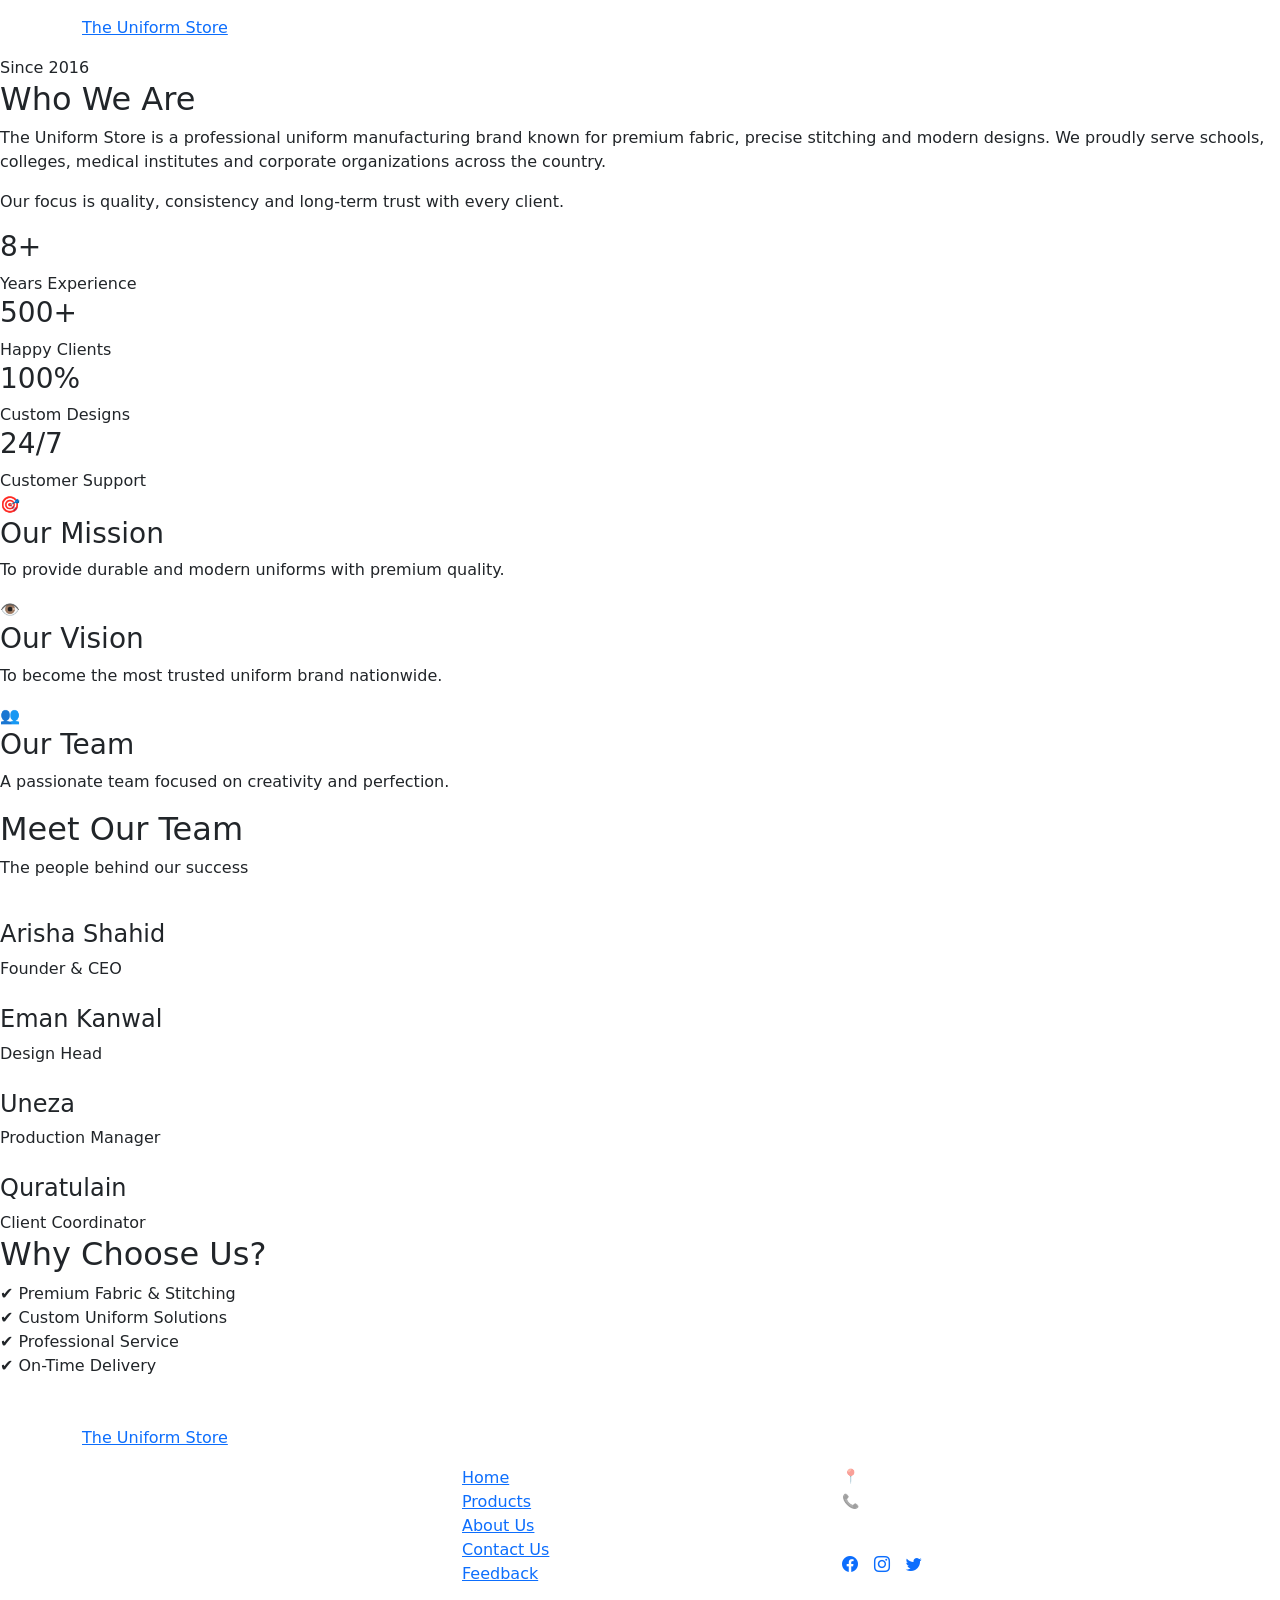
==== about.html @ 37f3be3e "Add files via upload" ====
<!DOCTYPE html>
<html lang="en">
<head>
  <meta charset="UTF-8">
  <title>About Us | The Uniform Store</title>
  <!-- Bootstrap -->
  <link rel="stylesheet" href="https://cdn.jsdelivr.net/npm/bootstrap@5.3.2/dist/css/bootstrap.min.css">

  <!-- Bootstrap Icons -->
  <link rel="stylesheet" href="https://cdn.jsdelivr.net/npm/bootstrap-icons@1.11.1/font/bootstrap-icons.css">
  <meta name="viewport" content="width=device-width, initial-scale=1.0">
  <link rel="stylesheet" href="/style.Css/about.css">
</head>

<body>

<!-- ================= HEADER ================= -->
<header class="main-header">
  <div class="container">
    <nav class="navbar navbar-expand-lg navbar-dark">
<!-- Logo -->
      <a href="/index.html" class="text-logo">
  <span class="logo-main">The Uniform Store</span>
</a>

      <!-- Mobile Toggle Button -->
      <button class="navbar-toggler" type="button" data-bs-toggle="collapse"
        data-bs-target="#mainNavbar" aria-controls="mainNavbar"
        aria-expanded="false" aria-label="Toggle navigation">
        <span class="navbar-toggler-icon"></span>
      </button>

      <!-- Menu -->
      <div class="collapse navbar-collapse" id="mainNavbar">
        <ul class="navbar-nav ms-auto">

          <li class="nav-item">
            <a class="nav-link" href="/index.html">Home</a>
          </li>

          <li class="nav-item dropdown">
            <a class="nav-link dropdown-toggle" href="#" data-bs-toggle="dropdown">
              Products
            </a>
            <ul class="dropdown-menu">
              <li><a class="dropdown-item" href="/shirt.html">Shirts</a></li>
              <li><a class="dropdown-item" href="/skirt.html">Skirts</a></li>
              <li><a class="dropdown-item" href="/forck.html">Frocks</a></li>
              <li><a class="dropdown-item" href="/PTshirts.html">P.T T-Shirts</a></li>
              <li><a class="dropdown-item" href="/PTshort.html">P.T Shorts</a></li>
              <li><a class="dropdown-item" href="/pants.html">Track Pants</a></li>
              <li><a class="dropdown-item" href="/belt.html">Belts</a></li>
              <li><a class="dropdown-item" href="/ties.html">Ties</a></li>
              <li><a class="dropdown-item" href="/socks.html">Socks</a></li>
            </ul>
          </li>

          <li class="nav-item"><a class="nav-link" href="/about.html">About Us</a></li>
          <li class="nav-item"><a class="nav-link" href="/contact.html">Contact Us</a></li>
          <li class="nav-item"><a class="nav-link" href="/feedback.html">Feedback</a></li>

        </ul>
      </div>
    </nav>
  </div>
</header>

<!-- HERO -->
<section class="about-hero">
  <div class="hero-overlay">
    <div class="hero-content">
    </div>
  </div>
</section>
<!-- WHO WE ARE (UPGRADED) -->
<section class="who-we-are">
  <div class="who-container">

    <div class="who-left">
      <span class="who-badge">Since 2016</span>
      <h2>Who We Are</h2>
      <p>
        The Uniform Store is a professional uniform manufacturing brand known for
        premium fabric, precise stitching and modern designs. We proudly serve
        schools, colleges, medical institutes and corporate organizations across
        the country.
      </p>
      <p class="light">
        Our focus is quality, consistency and long-term trust with every client.
      </p>
    </div>

   <div class="who-right">

  <div class="who-card">
    <h3>8+</h3>
    <span>Years Experience</span>
  </div>

  <div class="who-card">
    <h3>500+</h3>
    <span>Happy Clients</span>
  </div>

  <div class="who-card">
    <h3>100%</h3>
    <span>Custom Designs</span>
  </div>

  <div class="who-card">
    <h3>24/7</h3>
    <span>Customer Support</span>
  </div>

</div>


  </div>
</section>


<!-- INFO CARDS -->
<section class="about-cards">
  <div class="about-card">
    <div class="icon">🎯</div>
    <h3>Our Mission</h3>
    <p>To provide durable and modern uniforms with premium quality.</p>
  </div>

  <div class="about-card">
    <div class="icon">👁</div>
    <h3>Our Vision</h3>
    <p>To become the most trusted uniform brand nationwide.</p>
  </div>

  <div class="about-card">
    <div class="icon">👥</div>
    <h3>Our Team</h3>
    <p>A passionate team focused on creativity and perfection.</p>
  </div>
</section>

<!-- TEAM -->
<section class="team">
  <h2>Meet Our Team</h2>
  <p class="sub">The people behind our success</p>

  <div class="team-grid">

    <div class="team-card">
      <div class="team-img">
        <img src="/images/Arisha.jfif" alt="">
      </div>
      <h4>Arisha Shahid</h4>
      <span>Founder & CEO</span>
    </div>

    <div class="team-card">
      <div class="team-img">
        <img src="images/Eman.jfif" alt="">
      </div>
      <h4>Eman Kanwal</h4>
      <span>Design Head</span>
    </div>

    <div class="team-card">
      <div class="team-img">
        <img src="images/uneza.jfif" alt="">
      </div>
      <h4>Uneza</h4>
      <span>Production Manager</span>
    </div>

    <div class="team-card">
      <div class="team-img">
        <img src="images/quratulain.jfif" alt="">
      </div>
      <h4>Quratulain</h4>
      <span>Client Coordinator</span>
    </div>

  </div>
</section>

<!-- WHY US -->
<section class="why-us">
  <h2>Why Choose Us?</h2>
  <div class="why-grid">
    <div class="why-box">✔ Premium Fabric & Stitching</div>
    <div class="why-box">✔ Custom Uniform Solutions</div>
    <div class="why-box">✔ Professional Service</div>
    <div class="why-box">✔ On-Time Delivery</div>
  </div>
</section>

<!-- ================= FOOTER ================= -->
<footer class="footer">
  <div class="container py-5">
    <div class="row">

      <!-- Footer Logo -->
      <div class="col-md-4 mb-4">
       <!-- Footer Text Logo -->
<a href="/index.html" class="footer-text-logo mb-3 d-inline-block">
  <span class="footer-logo-text">The Uniform Store</span>
</a>

        <p class="text-white-50 small">
          High-quality school uniforms with premium stitching and long-lasting comfort.
        </p>
      </div>

      <!-- Quick Links -->
      <div class="col-md-4 mb-4">
        <h5 class="fw-bold text-white mb-3">Quick Links</h5>
        <ul class="list-unstyled footer-links">
          <li><a href="#">Home</a></li>
          <li><a href="#">Products</a></li>
          <li><a href="#">About Us</a></li>
          <li><a href="#">Contact Us</a></li>
          <li><a href="#">Feedback</a></li>
        </ul>
      </div>

      <!-- Contact -->
      <div class="col-md-4 mb-4">
        <h5 class="fw-bold text-white mb-3">Contact</h5>
        <p class="text-white-50 small mb-1">📍 Karachi, Pakistan</p>
        <p class="text-white-50 small mb-1">📞 +92 300 0000000</p>
        <p class="text-white-50 small mb-3">✉ info@uniformstore.com</p>

        <div class="social-icons d-flex gap-3">
          <a href="#"><i class="bi bi-facebook"></i></a>
          <a href="#"><i class="bi bi-instagram"></i></a>
          <a href="#"><i class="bi bi-twitter"></i></a>
        </div>
      </div>

    </div>
  </div>

  <div class="footer-bottom text-center py-3">
    <p class="mb-0 text-white-50 small">
      © 2025 My Uniform Store — All Rights Reserved
    </p>
  </div>
</footer>

<!-- Bootstrap JS -->
<script src="https://cdn.jsdelivr.net/npm/bootstrap@5.3.2/dist/js/bootstrap.bundle.min.js"></script>

</body>
</html>
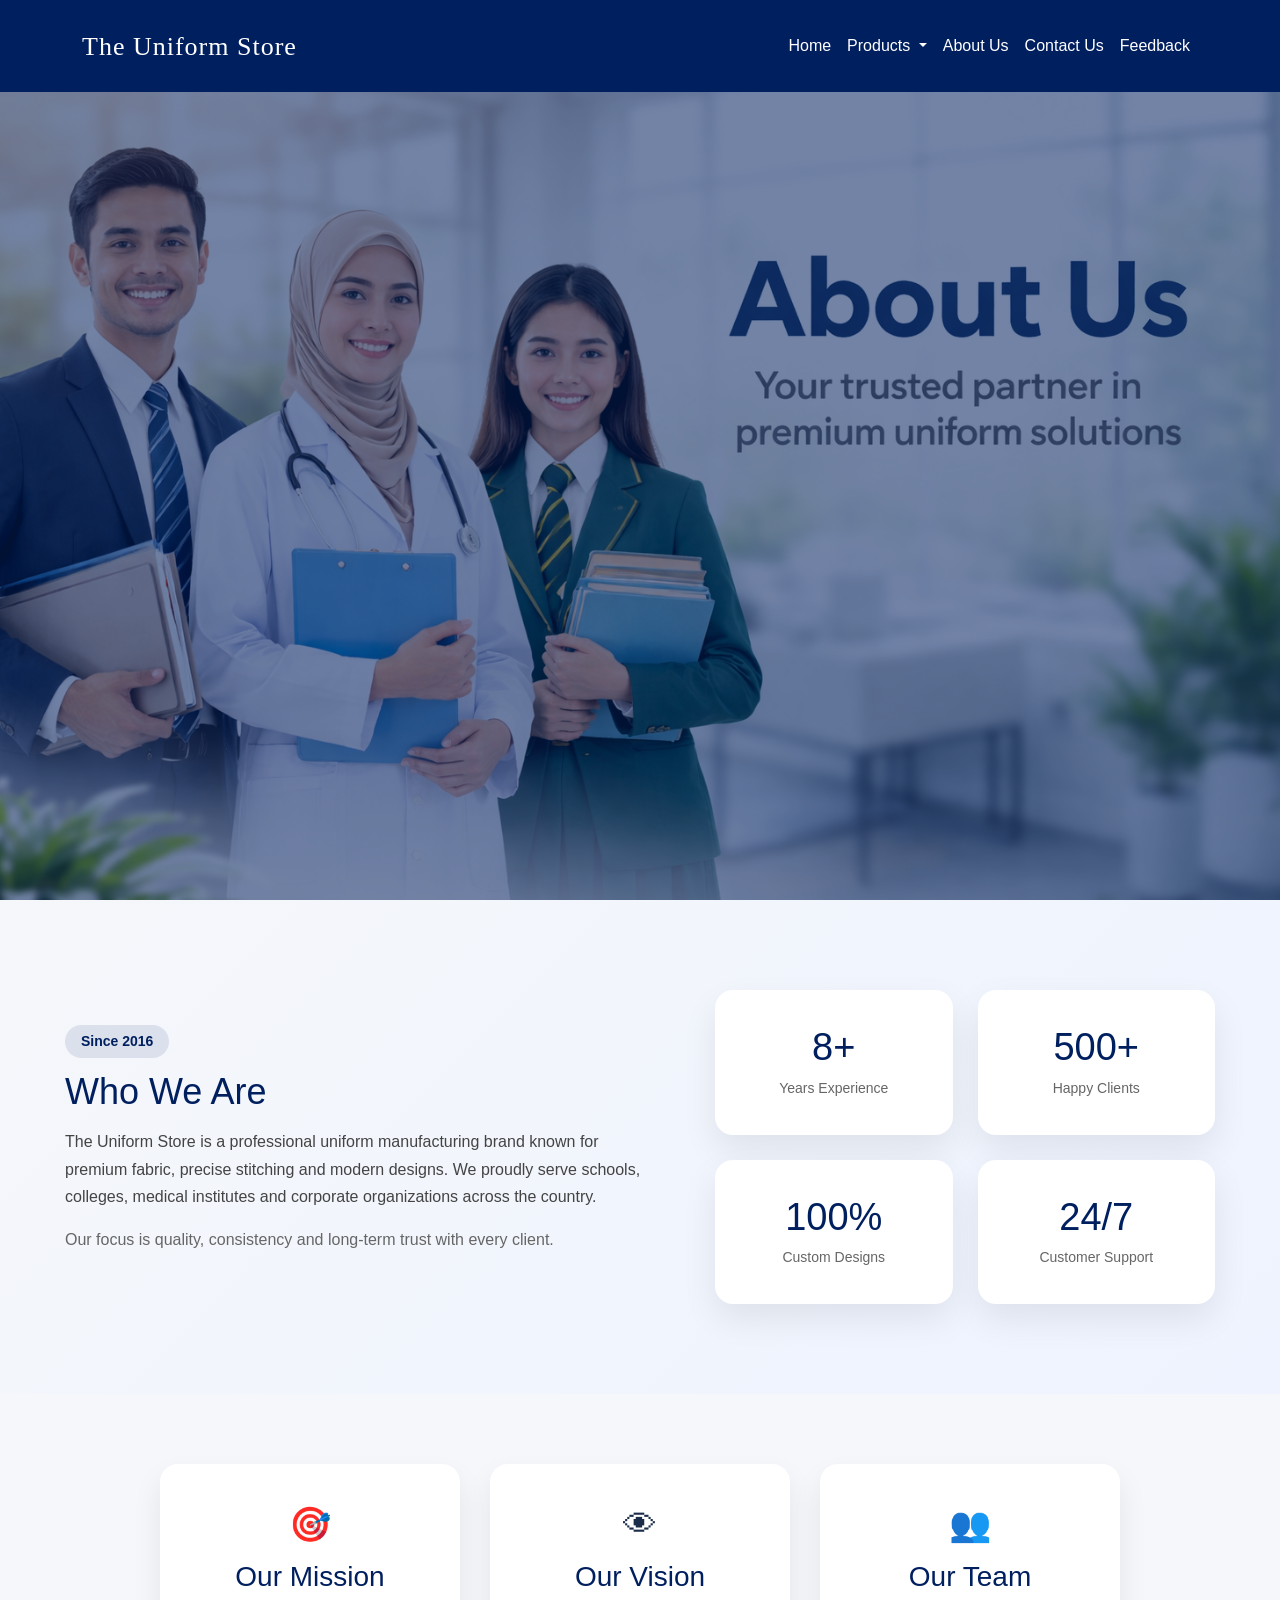
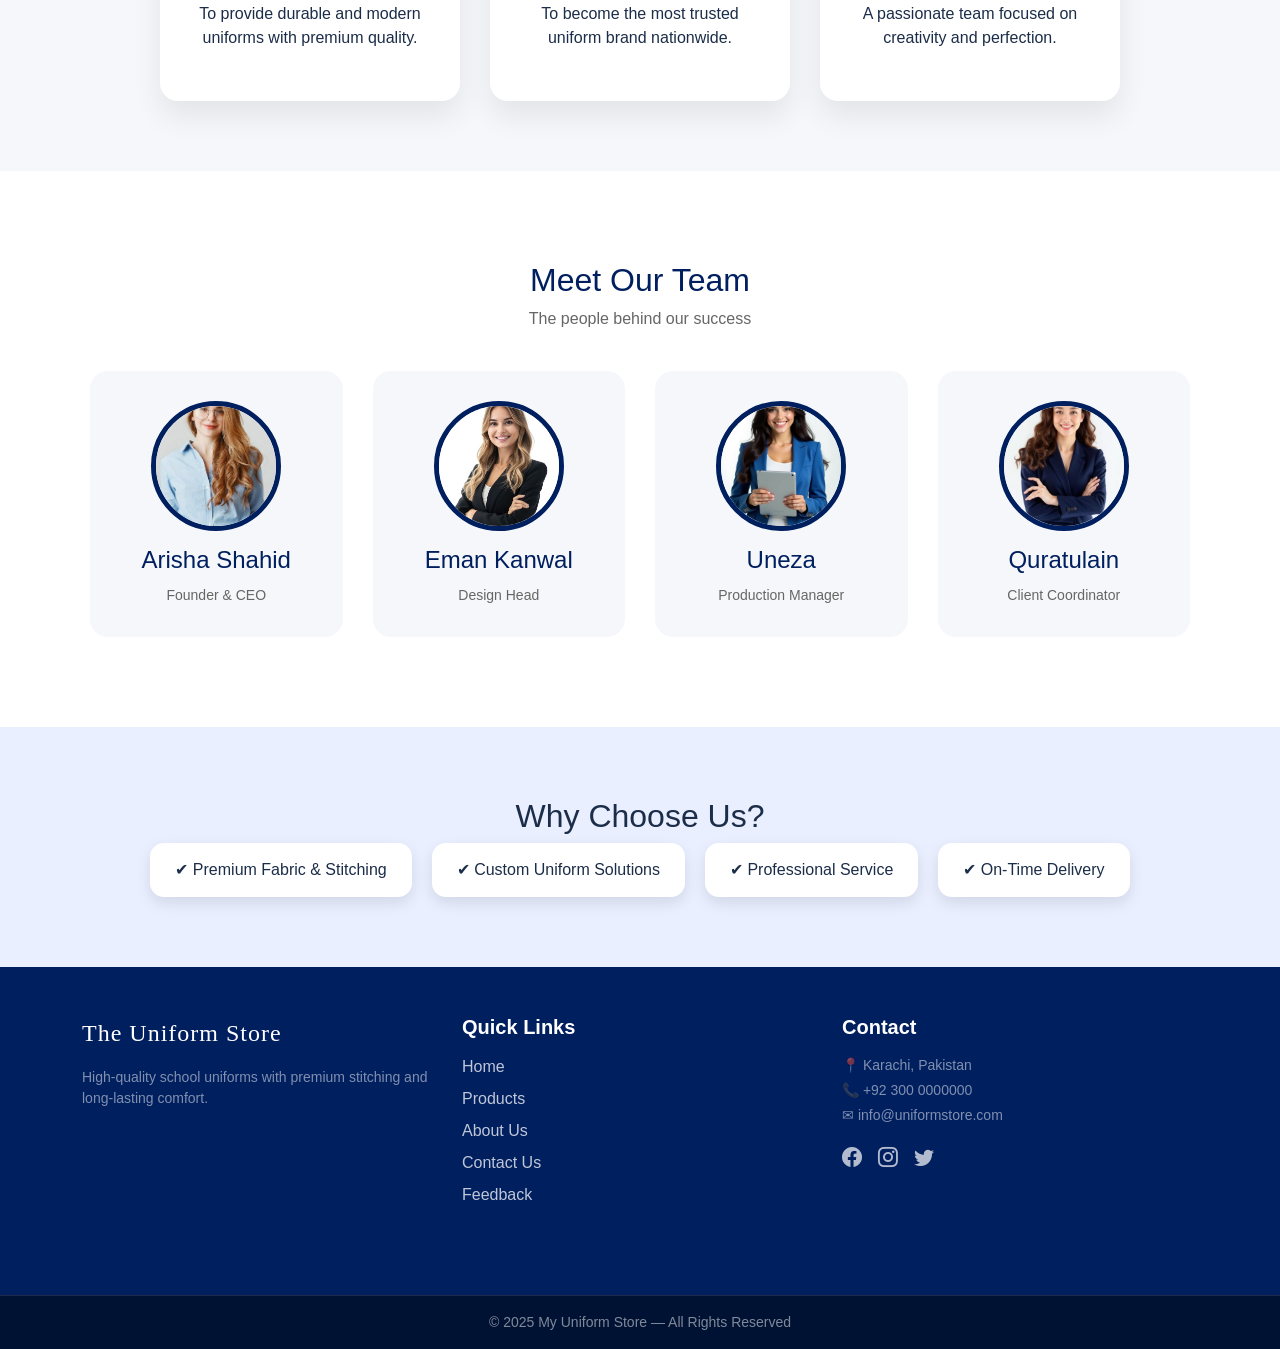
==== commit 8dabd6de: "Update about.html" ====
--- a/about.html
+++ b/about.html
@@ -9,7 +9,7 @@
   <!-- Bootstrap Icons -->
   <link rel="stylesheet" href="https://cdn.jsdelivr.net/npm/bootstrap-icons@1.11.1/font/bootstrap-icons.css">
   <meta name="viewport" content="width=device-width, initial-scale=1.0">
-  <link rel="stylesheet" href="/style.Css/about.css">
+  <link rel="stylesheet" href="style.Css/about.css">
 </head>
 
 <body>
@@ -19,7 +19,7 @@
   <div class="container">
     <nav class="navbar navbar-expand-lg navbar-dark">
 <!-- Logo -->
-      <a href="/index.html" class="text-logo">
+      <a href="index.html" class="text-logo">
   <span class="logo-main">The Uniform Store</span>
 </a>
 
@@ -35,29 +35,29 @@
         <ul class="navbar-nav ms-auto">
 
           <li class="nav-item">
-            <a class="nav-link" href="/index.html">Home</a>
+            <a class="nav-link" href="index.html">Home</a>
           </li>
 
           <li class="nav-item dropdown">
             <a class="nav-link dropdown-toggle" href="#" data-bs-toggle="dropdown">
               Products
             </a>
-            <ul class="dropdown-menu">
-              <li><a class="dropdown-item" href="/shirt.html">Shirts</a></li>
-              <li><a class="dropdown-item" href="/skirt.html">Skirts</a></li>
-              <li><a class="dropdown-item" href="/forck.html">Frocks</a></li>
-              <li><a class="dropdown-item" href="/PTshirts.html">P.T T-Shirts</a></li>
-              <li><a class="dropdown-item" href="/PTshort.html">P.T Shorts</a></li>
-              <li><a class="dropdown-item" href="/pants.html">Track Pants</a></li>
-              <li><a class="dropdown-item" href="/belt.html">Belts</a></li>
-              <li><a class="dropdown-item" href="/ties.html">Ties</a></li>
-              <li><a class="dropdown-item" href="/socks.html">Socks</a></li>
+           <ul class="dropdown-menu">
+              <li><a class="dropdown-item" href="shirt.html">Shirts</a></li>
+              <li><a class="dropdown-item" href="skirt.html">Skirts</a></li>
+              <li><a class="dropdown-item" href="forck.html">Frocks</a></li>
+              <li><a class="dropdown-item" href="PTshirts.html">P.T T-Shirts</a></li>
+              <li><a class="dropdown-item" href="PTshort.html">P.T Shorts</a></li>
+              <li><a class="dropdown-item" href="pants.html">Track Pants</a></li>
+              <li><a class="dropdown-item" href="belt.html">Belts</a></li>
+              <li><a class="dropdown-item" href="ties.html">Ties</a></li>
+              <li><a class="dropdown-item" href="socks.html">Socks</a></li>
             </ul>
           </li>
 
-          <li class="nav-item"><a class="nav-link" href="/about.html">About Us</a></li>
-          <li class="nav-item"><a class="nav-link" href="/contact.html">Contact Us</a></li>
-          <li class="nav-item"><a class="nav-link" href="/feedback.html">Feedback</a></li>
+          <li class="nav-item"><a class="nav-link" href="about.html">About Us</a></li>
+          <li class="nav-item"><a class="nav-link" href="contact.html">Contact Us</a></li>
+          <li class="nav-item"><a class="nav-link" href="feedback.html">Feedback</a></li>
 
         </ul>
       </div>
@@ -149,7 +149,7 @@
 
     <div class="team-card">
       <div class="team-img">
-        <img src="/images/Arisha.jfif" alt="">
+        <img src="images/Arisha.jfif" alt="">
       </div>
       <h4>Arisha Shahid</h4>
       <span>Founder & CEO</span>
@@ -201,7 +201,7 @@
       <!-- Footer Logo -->
       <div class="col-md-4 mb-4">
        <!-- Footer Text Logo -->
-<a href="/index.html" class="footer-text-logo mb-3 d-inline-block">
+<a href="index.html" class="footer-text-logo mb-3 d-inline-block">
   <span class="footer-logo-text">The Uniform Store</span>
 </a>
 
--- a/style.Css/about.css
+++ b/style.Css/about.css
@@ -0,0 +1,564 @@
+body {
+  margin: 0;
+  padding: 0;
+  font-family: "Segoe UI", sans-serif;
+}
+/* ================= HEADER ================= */
+
+.main-header {
+  position: fixed;
+  top: 0;
+  width: 100%;
+  background: #001f5f;
+  padding: 18px 0;
+  z-index: 999;
+  transition: 0.35s ease;
+}
+
+/* ================= TEXT LOGO ================= */
+
+.text-logo {
+  text-decoration: none;
+  display: flex;
+  align-items: center;
+}
+
+.logo-main {
+  font-family: 'Pacifico', 'Segoe Script', cursive;
+  font-size: 26px;
+  font-weight: 400;
+  color: #ffffff;
+  letter-spacing: 1px;
+  white-space: nowrap;
+  transition: 0.3s ease;
+}
+
+/* Hover effect */
+.text-logo:hover .logo-main {
+  color: #f9c74f;
+}
+
+
+/* Navbar */
+.navbar-nav .nav-link {
+  color: white !important;
+  font-weight: 500;
+  padding: 8px 14px;
+}
+
+.navbar-nav .nav-link:hover {
+  color: #f9c74f !important;
+}
+
+/* Dropdown */
+.dropdown-menu {
+  border-radius: 10px;
+}
+
+/* GLOBAL */
+body {
+  margin: 0;
+  font-family: "Segoe UI", sans-serif;
+  background: #f5f7fa;
+  color: #1b2d48;
+}
+
+
+/* HERO */
+.about-hero {
+  height: 100vh;
+  background: url("/images/about\ banner.png") top/cover no-repeat;
+}
+
+.hero-overlay {
+  height: 100%;
+  background: rgba(0,31,95,0.55);
+  display: flex;
+  align-items: center;
+  justify-content: center;
+}
+
+.hero-content {
+  color: white;
+  text-align: center;
+  animation: fadeUp 1s ease;
+}
+
+.hero-content h1 {
+  font-size: 44px;
+}
+
+.hero-content p {
+  font-size: 18px;
+  color: #e0e6f0;
+}
+
+/* INTRO */
+.about-intro {
+  padding: 80px 20px;
+  display: flex;
+  justify-content: center;
+}
+
+.intro-box {
+  max-width: 850px;
+  background: white;
+  padding: 45px;
+  border-radius: 18px;
+  text-align: center;
+  box-shadow: 0 15px 35px rgba(0,0,0,0.08);
+}
+
+/* INFO CARDS */
+.about-cards {
+  padding: 70px 20px;
+  display: flex;
+  gap: 30px;
+  justify-content: center;
+  flex-wrap: wrap;
+}
+
+.about-card {
+  width: 300px;
+  background: white;
+  padding: 35px 25px;
+  border-radius: 18px;
+  text-align: center;
+  position: relative;
+  transition: 0.4s;
+  box-shadow: 0 15px 30px rgba(0,0,0,0.08);
+}
+
+/* Animated Border */
+.about-card::after {
+  content: "";
+  position: absolute;
+  inset: 0;
+  border-radius: 18px;
+  border: 2px solid transparent;
+  background: linear-gradient(120deg, #001f5f, #f9c74f) border-box;
+  -webkit-mask:
+    linear-gradient(#fff 0 0) padding-box,
+    linear-gradient(#fff 0 0);
+  -webkit-mask-composite: xor;
+  mask-composite: exclude;
+  opacity: 0;
+  transition: 0.4s;
+}
+
+.about-card:hover::after {
+  opacity: 1;
+}
+
+.about-card:hover {
+  transform: translateY(-12px);
+}
+
+.about-card .icon {
+  font-size: 34px;
+  margin-bottom: 10px;
+}
+
+.about-card h3 {
+  color: #001f5f;
+}
+
+/* TEAM */
+.team {
+  padding: 90px 20px;
+  background: white;
+  text-align: center;
+}
+
+.team h2 {
+  color: #001f5f;
+}
+
+.sub {
+  color: #666;
+  margin-bottom: 40px;
+}
+
+/* 🔥 FIXED 4 COLUMN GRID */
+.team-grid {
+  max-width: 1100px;
+  margin: auto;
+  display: grid;
+  grid-template-columns: repeat(4, 1fr);
+  gap: 30px;
+}
+
+/* Team Card */
+.team-card {
+  background: #f5f7fa;
+  padding: 30px 20px;
+  border-radius: 18px;
+  position: relative;
+  transition: 0.4s;
+}
+
+/* Animated Border */
+.team-card::after {
+  content: "";
+  position: absolute;
+  inset: 0;
+  border-radius: 18px;
+  border: 2px solid transparent;
+  background: linear-gradient(120deg, #001f5f, #f9c74f) border-box;
+  -webkit-mask:
+    linear-gradient(#fff 0 0) padding-box,
+    linear-gradient(#fff 0 0);
+  -webkit-mask-composite: xor;
+  mask-composite: exclude;
+  opacity: 0;
+  transition: 0.4s;
+}
+
+.team-card:hover::after {
+  opacity: 1;
+}
+
+.team-card:hover {
+  transform: translateY(-12px);
+}
+
+/* Image = Icon Style */
+.team-img {
+  width: 130px;
+  height: 130px;
+  margin: auto;
+  border-radius: 50%;
+  overflow: hidden;
+  border: 5px solid #001f5f;
+  transition: 0.4s;
+}
+
+.team-card:hover .team-img {
+  border-color: #f9c74f;
+  transform: scale(1.08);
+}
+
+.team-img img {
+  width: 100%;
+  height: 100%;
+  object-fit: cover;
+}
+
+.team-card h4 {
+  margin-top: 15px;
+  color: #001f5f;
+}
+
+.team-card span {
+  font-size: 14px;
+  color: #666;
+}
+
+/* WHY US */
+.why-us {
+  padding: 70px 20px;
+  background: #e9efff;
+  text-align: center;
+}
+
+.why-grid {
+  display: flex;
+  gap: 20px;
+  justify-content: center;
+  flex-wrap: wrap;
+}
+
+.why-box {
+  background: white;
+  padding: 15px 25px;
+  border-radius: 14px;
+  font-weight: 500;
+  box-shadow: 0 6px 15px rgba(0,0,0,0.1);
+}
+
+/* RESPONSIVE */
+@media (max-width: 992px) {
+  .team-grid {
+    grid-template-columns: repeat(2, 1fr);
+  }
+}
+
+@media (max-width: 576px) {
+  .team-grid {
+    grid-template-columns: 1fr;
+  }
+}
+
+/* ANIMATION */
+@keyframes fadeUp {
+  from {
+    transform: translateY(40px);
+    opacity: 0;
+  }
+  to {
+    transform: translateY(0);
+    opacity: 1;
+  }
+}
+/* ================= WHO WE ARE (PREMIUM) ================= */
+
+.who-we-are {
+  padding: 90px 20px;
+  background: linear-gradient(135deg, #f5f7fa, #eef3ff);
+}
+
+.who-container {
+  max-width: 1150px;
+  margin: auto;
+  display: grid;
+  grid-template-columns: 1.2fr 1fr;
+  gap: 50px;
+  align-items: center;
+}
+
+/* LEFT CONTENT */
+.who-left h2 {
+  font-size: 36px;
+  color: #001f5f;
+  margin-bottom: 15px;
+}
+
+.who-left p {
+  font-size: 16px;
+  line-height: 1.7;
+  color: #444;
+}
+
+.who-left .light {
+  margin-top: 10px;
+  color: #666;
+}
+
+/* Badge */
+.who-badge {
+  display: inline-block;
+  background: rgba(0,31,95,0.1);
+  color: #001f5f;
+  padding: 6px 16px;
+  border-radius: 30px;
+  font-size: 14px;
+  font-weight: 600;
+  margin-bottom: 12px;
+}
+
+/* RIGHT STATS */
+.who-right {
+  display: grid;
+  grid-template-columns: repeat(2, 1fr);
+  gap: 25px;
+}
+
+/* STAT CARD */
+.who-card {
+  background: white;
+  padding: 35px 20px;
+  border-radius: 18px;
+  text-align: center;
+  box-shadow: 0 15px 35px rgba(0,0,0,0.08);
+  position: relative;
+  transition: 0.4s;
+}
+
+/* Animated Border */
+.who-card::after {
+  content: "";
+  position: absolute;
+  inset: 0;
+  border-radius: 18px;
+  border: 2px solid transparent;
+  background: linear-gradient(120deg, #001f5f, #f9c74f) border-box;
+  -webkit-mask:
+    linear-gradient(#fff 0 0) padding-box,
+    linear-gradient(#fff 0 0);
+  -webkit-mask-composite: xor;
+  mask-composite: exclude;
+  opacity: 0;
+  transition: 0.4s;
+}
+
+.who-card:hover::after {
+  opacity: 1;
+}
+
+.who-card:hover {
+  transform: translateY(-12px);
+}
+
+.who-card h3 {
+  font-size: 38px;
+  color: #001f5f;
+  margin-bottom: 5px;
+}
+
+.who-card span {
+  font-size: 14px;
+  color: #666;
+  font-weight: 500;
+}
+
+/* RESPONSIVE */
+@media (max-width: 992px) {
+  .who-container {
+    grid-template-columns: 1fr;
+    text-align: center;
+  }
+
+  .who-right {
+    grid-template-columns: repeat(3, 1fr);
+  }
+}
+
+@media (max-width: 576px) {
+  .who-right {
+    grid-template-columns: 1fr;
+  }
+}
+
+
+/* ================= FOOTER ================= */
+
+.footer {
+  background: #001f5f;
+  color: white;
+}
+
+/* ================= FOOTER TEXT LOGO ================= */
+
+.footer-text-logo {
+  text-decoration: none;
+}
+
+.footer-logo-text {
+  font-family: 'Pacifico', 'Segoe Script', cursive;
+  font-size: 24px;
+  font-weight: 400;
+  color: #ffffff;
+  letter-spacing: 1px;
+  transition: 0.3s ease;
+}
+
+/* Hover */
+.footer-text-logo:hover .footer-logo-text {
+  color: #f9c74f;
+}
+
+.footer-links li {
+  margin-bottom: 8px;
+}
+
+.footer-links a {
+  color: rgba(255,255,255,0.75);
+  text-decoration: none;
+  transition: 0.3s;
+}
+
+.footer-links a:hover {
+  color: white;
+  padding-left: 6px;
+}
+
+/* Social Icons */
+.social-icons a {
+  font-size: 20px;
+  color: rgba(255,255,255,0.7);
+  transition: 0.3s;
+}
+
+.social-icons a:hover {
+  color: white;
+  transform: translateY(-4px);
+}
+
+/* Footer Bottom */
+.footer-bottom {
+  background: #001233;
+  border-top: 1px solid rgba(255,255,255,0.1);
+}
+/* ================= HERO RESPONSIVE ================= */
+@media (max-width: 1024px) {
+  .hero-content h1 {
+    font-size: 34px;
+  }
+}
+
+@media (max-width: 767px) {
+  .about-hero {
+    height: 70vh;
+    min-height: 420px;
+  }
+
+  .hero-content h1 {
+    font-size: 26px;
+    padding: 0 15px;
+  }
+
+  .hero-content p {
+    font-size: 15px;
+    padding: 0 15px;
+  }
+}
+
+
+/* ================= GENERAL / OVERFLOW SAFETY ================= */
+html, body {
+  max-width: 100%;
+  overflow-x: hidden;
+}
+
+img {
+  max-width: 100%;
+  height: auto;
+}
+
+/* ================= NAVBAR TOGGLER ================= */
+.navbar-toggler {
+  border: none;
+  padding: 4px 8px;
+}
+
+.navbar-toggler:focus {
+  box-shadow: none;
+}
+
+@media (max-width: 991px) {
+  .navbar-collapse {
+    background: #001f5f;
+    padding: 15px 10px;
+    border-radius: 10px;
+    margin-top: 12px;
+  }
+
+  .navbar-nav {
+    text-align: left;
+  }
+
+  .dropdown-menu {
+    background: #ffffff;
+  }
+}
+
+@media (max-width: 400px) {
+  .logo-main {
+    font-size: 20px;
+  }
+}
+
+/* ================= FOOTER RESPONSIVE ================= */
+@media (max-width: 767px) {
+  .footer .row > div {
+    text-align: center;
+  }
+
+  .footer .social-icons {
+    justify-content: center;
+  }
+
+  .footer-text-logo {
+    display: inline-block;
+  }
+}
